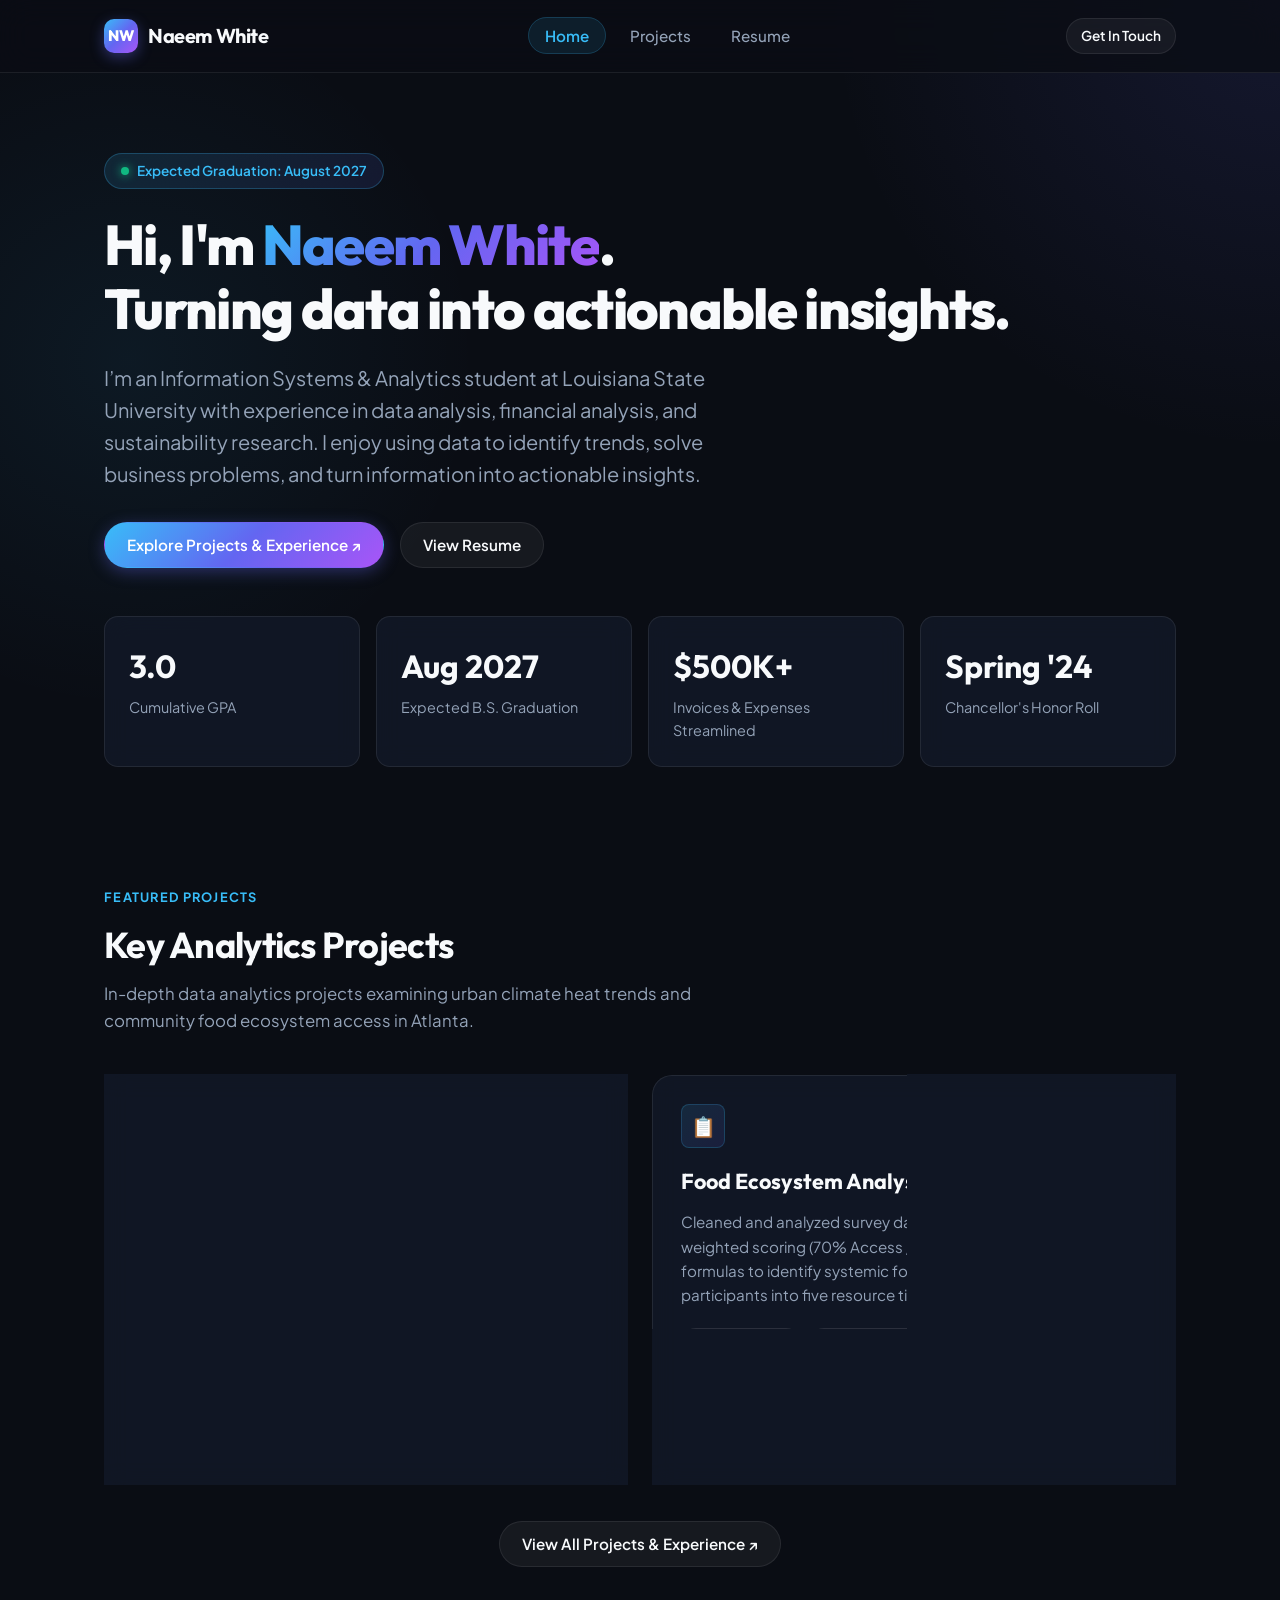
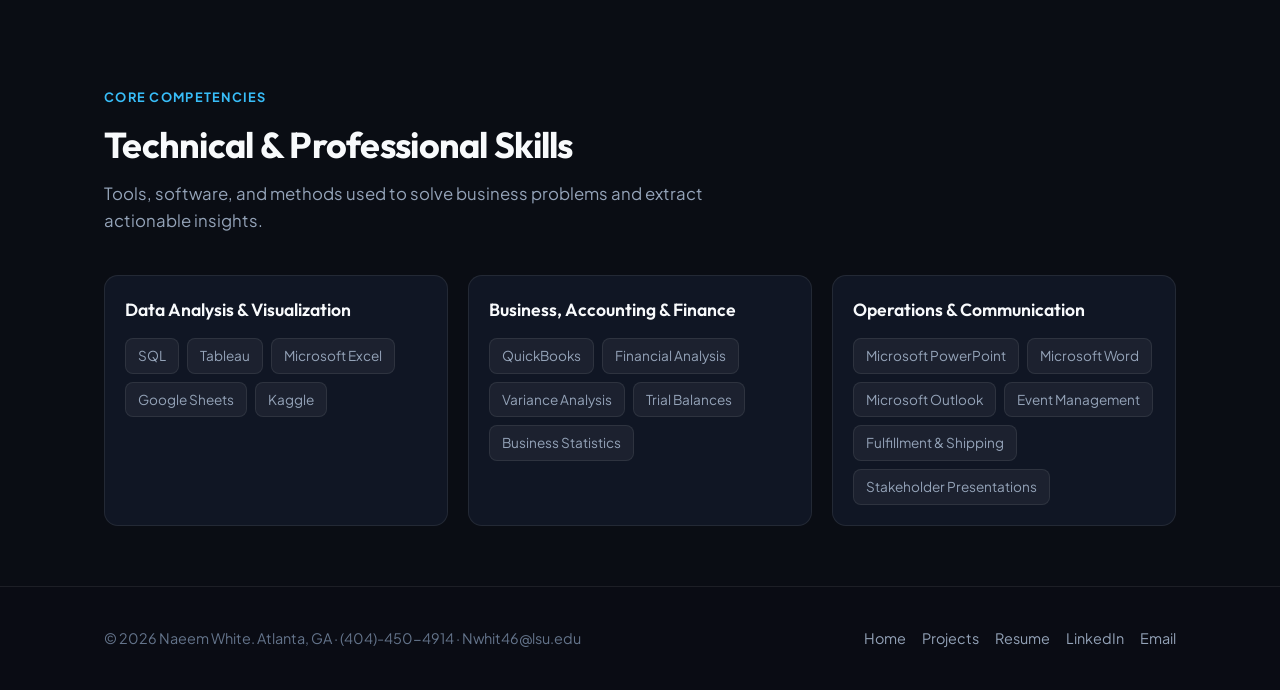
==== index.html @ 4f5c06cf "initial website setup" ====
<!DOCTYPE html>
<html lang="en">
<head>
  <meta charset="UTF-8">
  <meta name="viewport" content="width=device-width, initial-scale=1.0">
  <meta name="description" content="Naeem White - Information Systems & Analytics student at Louisiana State University with experience in finance, data analysis, and sustainability research.">
  <title>Naeem White | Information Systems & Analytics</title>
  <link rel="stylesheet" href="styles.css">
</head>
<body>

  <!-- Navigation Bar -->
  <header class="navbar" id="main-nav">
    <div class="container nav-content">
      <a href="index.html" class="brand-logo" id="brand-link">
        <span class="brand-badge">NW</span>
        <span>Naeem White</span>
      </a>

      <nav aria-label="Main Navigation">
        <ul class="nav-links">
          <li><a href="index.html" class="nav-link active" id="nav-home">Home</a></li>
          <li><a href="project.html" class="nav-link" id="nav-projects">Projects</a></li>
          <li><a href="resume.html" class="nav-link" id="nav-resume">Resume</a></li>
        </ul>
      </nav>

      <div class="nav-cta">
        <a href="mailto:Nwhit46@lsu.edu" class="btn btn-secondary btn-sm" id="nav-contact-btn">Get In Touch</a>
      </div>
    </div>
  </header>

  <!-- Main Content -->
  <main id="main-content">
    <!-- Hero Section -->
    <section class="hero" id="hero-section">
      <div class="container">
        <div class="hero-pill">
          <span class="status-dot"></span>
          <span>Expected Graduation: August 2027</span>
        </div>
        
        <h1 class="hero-title">
          Hi, I'm <span class="gradient-text">Naeem White</span>.<br>
          Turning data into actionable insights.
        </h1>

        <p class="hero-lead">
          I’m an Information Systems & Analytics student at Louisiana State University with experience in data analysis, financial analysis, and sustainability research. I enjoy using data to identify trends, solve business problems, and turn information into actionable insights.
        </p>

        <div class="hero-actions">
          <a href="project.html" class="btn btn-primary" id="hero-explore-projects">Explore Projects & Experience ↗</a>
          <a href="resume.html" class="btn btn-secondary" id="hero-view-resume">View Resume</a>
        </div>

        <!-- Real Academic & Experience Highlights -->
        <div class="stats-grid" id="stats-overview">
          <div class="stat-card">
            <div class="stat-number">3.0</div>
            <div class="stat-label">Cumulative GPA</div>
          </div>
          <div class="stat-card">
            <div class="stat-number">Aug 2027</div>
            <div class="stat-label">Expected B.S. Graduation</div>
          </div>
          <div class="stat-card">
            <div class="stat-number">$500K+</div>
            <div class="stat-label">Invoices & Expenses Streamlined</div>
          </div>
          <div class="stat-card">
            <div class="stat-number">Spring '24</div>
            <div class="stat-label">Chancellor's Honor Roll</div>
          </div>
        </div>
      </div>
    </section>

    <!-- Featured Projects Section -->
    <section class="section" id="featured-projects">
      <div class="container">
        <div class="section-header">
          <span class="section-tag">Featured Projects</span>
          <h2 class="section-title">Key Analytics Projects</h2>
          <p class="section-desc">In-depth data analytics projects examining urban climate heat trends and community food ecosystem access in Atlanta.</p>
        </div>

        <div class="card-grid">
          <!-- Featured Card 1: Atlanta Weather and Heat Trends -->
          <article class="card" id="featured-card-1">
            <div class="card-top">
              <span class="card-icon">🌡️</span>
              <span class="tag">NOAA Weather Analysis</span>
            </div>
            <h3 class="card-title">Atlanta Weather & Heat Trends</h3>
            <p class="card-desc">
              Analyzed historical NOAA weather data using Excel PivotTables and charts. Evaluated rising April temperatures and days exceeding 95°F during summer months, proposing mobile cooling centers for high-exposure communities.
            </p>
            <div class="tags">
              <span class="tag">Excel</span>
              <span class="tag">PivotTables</span>
              <span class="tag">NOAA Data</span>
              <span class="tag">Trend Analysis</span>
            </div>
            <div class="card-links">
              <a href="project.html#atlanta-heat" class="card-link" id="link-project-1">View Project & Charts ↗</a>
            </div>
          </article>

          <!-- Featured Card 2: Food Ecosystem Survey -->
          <article class="card" id="featured-card-2">
            <div class="card-top">
              <span class="card-icon">📋</span>
              <span class="tag">Survey Analytics</span>
            </div>
            <h3 class="card-title">Food Ecosystem Analysis Survey</h3>
            <p class="card-desc">
              Cleaned and analyzed survey data from 354 respondents using weighted scoring (70% Access / 30% Behavior) and Excel IF formulas to identify systemic food-access barriers and classify participants into five resource tiers.
            </p>
            <div class="tags">
              <span class="tag">Excel Formulas</span>
              <span class="tag">Survey Data (n=354)</span>
              <span class="tag">Weighted Scoring</span>
              <span class="tag">Data Cleaning</span>
            </div>
            <div class="card-links">
              <a href="project.html#food-ecosystem" class="card-link" id="link-project-2">View Case Study & Chart ↗</a>
            </div>
          </article>
        </div>

        <div style="text-align: center; margin-top: 36px;">
          <a href="project.html" class="btn btn-secondary" id="see-all-projects-btn">View All Projects & Experience ↗</a>
        </div>
      </div>
    </section>

    <!-- Skills Section -->
    <section class="section" id="skills-overview">
      <div class="container">
        <div class="section-header">
          <span class="section-tag">Core Competencies</span>
          <h2 class="section-title">Technical & Professional Skills</h2>
          <p class="section-desc">Tools, software, and methods used to solve business problems and extract actionable insights.</p>
        </div>

        <div class="skills-grid">
          <div class="skill-category">
            <h3 class="skill-category-title">Data Analysis & Visualization</h3>
            <div class="skill-pill-list">
              <span class="skill-pill">SQL</span>
              <span class="skill-pill">Tableau</span>
              <span class="skill-pill">Microsoft Excel</span>
              <span class="skill-pill">Google Sheets</span>
              <span class="skill-pill">Kaggle</span>
            </div>
          </div>

          <div class="skill-category">
            <h3 class="skill-category-title">Business, Accounting & Finance</h3>
            <div class="skill-pill-list">
              <span class="skill-pill">QuickBooks</span>
              <span class="skill-pill">Financial Analysis</span>
              <span class="skill-pill">Variance Analysis</span>
              <span class="skill-pill">Trial Balances</span>
              <span class="skill-pill">Business Statistics</span>
            </div>
          </div>

          <div class="skill-category">
            <h3 class="skill-category-title">Operations & Communication</h3>
            <div class="skill-pill-list">
              <span class="skill-pill">Microsoft PowerPoint</span>
              <span class="skill-pill">Microsoft Word</span>
              <span class="skill-pill">Microsoft Outlook</span>
              <span class="skill-pill">Event Management</span>
              <span class="skill-pill">Fulfillment & Shipping</span>
              <span class="skill-pill">Stakeholder Presentations</span>
            </div>
          </div>
        </div>
      </div>
    </section>
  </main>

  <!-- Footer -->
  <footer class="footer" id="site-footer">
    <div class="container footer-content">
      <p class="footer-text">© 2026 Naeem White. Atlanta, GA · (404)-450-4914 · Nwhit46@lsu.edu</p>
      <div class="footer-links">
        <a href="index.html" class="footer-link">Home</a>
        <a href="project.html" class="footer-link">Projects</a>
        <a href="resume.html" class="footer-link">Resume</a>
        <a href="https://www.linkedin.com/in/naeem-white" target="_blank" rel="noopener noreferrer" class="footer-link">LinkedIn</a>
        <a href="mailto:Nwhit46@lsu.edu" class="footer-link">Email</a>
      </div>
    </div>
  </footer>

</body>
</html>
---- styles.css ----
@import url('https://fonts.googleapis.com/css2?family=Outfit:wght@400;500;600;700;800&family=Plus+Jakarta+Sans:wght@300;400;500;600;700&family=JetBrains+Mono:wght@400;500&display=swap');

:root {
  /* Color Palette */
  --bg-primary: #0a0d14;
  --bg-secondary: #111622;
  --bg-tertiary: #171f30;
  --bg-card: rgba(19, 26, 42, 0.75);
  --bg-card-hover: rgba(26, 36, 58, 0.85);

  --text-primary: #f8fafc;
  --text-secondary: #94a3b8;
  --text-muted: #64748b;

  --accent-cyan: #38bdf8;
  --accent-indigo: #6366f1;
  --accent-purple: #a855f7;
  --accent-emerald: #10b981;
  --accent-amber: #f59e0b;

  --gradient-primary: linear-gradient(135deg, #38bdf8 0%, #6366f1 50%, #a855f7 100%);
  --gradient-subtle: linear-gradient(135deg, rgba(56, 189, 248, 0.12) 0%, rgba(99, 102, 241, 0.12) 100%);
  --gradient-glow: radial-gradient(circle at 50% 0%, rgba(99, 102, 241, 0.22) 0%, transparent 70%);

  --border-subtle: rgba(255, 255, 255, 0.08);
  --border-hover: rgba(56, 189, 248, 0.35);

  --font-sans: 'Plus Jakarta Sans', -apple-system, BlinkMacSystemFont, 'Segoe UI', Roboto, sans-serif;
  --font-heading: 'Outfit', sans-serif;
  --font-mono: 'JetBrains Mono', monospace;

  --radius-sm: 8px;
  --radius-md: 14px;
  --radius-lg: 20px;
  --radius-full: 9999px;

  --shadow-sm: 0 4px 12px rgba(0, 0, 0, 0.25);
  --shadow-glow: 0 10px 30px -10px rgba(99, 102, 241, 0.3);
  --transition: all 0.25s cubic-bezier(0.4, 0, 0.2, 1);
}

/* Global Reset & Base Styles */
* {
  margin: 0;
  padding: 0;
  box-sizing: border-box;
}

html {
  scroll-behavior: smooth;
}

body {
  font-family: var(--font-sans);
  background-color: var(--bg-primary);
  color: var(--text-primary);
  line-height: 1.6;
  min-height: 100vh;
  display: flex;
  flex-direction: column;
  background-image: 
    radial-gradient(circle at top right, rgba(99, 102, 241, 0.12), transparent 450px),
    radial-gradient(circle at 10% 40%, rgba(56, 189, 248, 0.07), transparent 350px);
  background-attachment: fixed;
  overflow-x: hidden;
}

/* Container */
.container {
  width: 100%;
  max-width: 1120px;
  margin: 0 auto;
  padding: 0 24px;
}

/* Navigation */
.navbar {
  position: sticky;
  top: 0;
  z-index: 100;
  backdrop-filter: blur(16px);
  -webkit-backdrop-filter: blur(16px);
  background: rgba(10, 13, 20, 0.8);
  border-bottom: 1px solid var(--border-subtle);
  transition: var(--transition);
}

.nav-content {
  display: flex;
  align-items: center;
  justify-content: space-between;
  height: 72px;
}

.brand-logo {
  display: flex;
  align-items: center;
  gap: 10px;
  text-decoration: none;
  font-family: var(--font-heading);
  font-weight: 700;
  font-size: 1.25rem;
  color: var(--text-primary);
  letter-spacing: -0.02em;
}

.brand-badge {
  display: inline-flex;
  align-items: center;
  justify-content: center;
  width: 34px;
  height: 34px;
  border-radius: 10px;
  background: var(--gradient-primary);
  color: #fff;
  font-weight: 800;
  font-size: 0.95rem;
  box-shadow: 0 4px 14px rgba(99, 102, 241, 0.4);
}

.nav-links {
  display: flex;
  list-style: none;
  gap: 8px;
}

.nav-link {
  text-decoration: none;
  color: var(--text-secondary);
  font-weight: 500;
  font-size: 0.95rem;
  padding: 8px 16px;
  border-radius: var(--radius-full);
  transition: var(--transition);
  position: relative;
}

.nav-link:hover {
  color: var(--text-primary);
  background-color: rgba(255, 255, 255, 0.05);
}

.nav-link.active {
  color: var(--accent-cyan);
  background: rgba(56, 189, 248, 0.1);
  border: 1px solid rgba(56, 189, 248, 0.2);
  font-weight: 600;
}

.nav-cta {
  display: inline-flex;
  align-items: center;
  gap: 8px;
}

/* Buttons */
.btn {
  display: inline-flex;
  align-items: center;
  justify-content: center;
  gap: 8px;
  padding: 10px 22px;
  font-size: 0.95rem;
  font-weight: 600;
  font-family: var(--font-sans);
  border-radius: var(--radius-full);
  text-decoration: none;
  cursor: pointer;
  transition: var(--transition);
  border: 1px solid transparent;
}

.btn-primary {
  background: var(--gradient-primary);
  color: #ffffff;
  box-shadow: 0 4px 16px rgba(99, 102, 241, 0.35);
}

.btn-primary:hover {
  transform: translateY(-2px);
  box-shadow: 0 8px 24px rgba(99, 102, 241, 0.5);
}

.btn-secondary {
  background: rgba(255, 255, 255, 0.05);
  color: var(--text-primary);
  border: 1px solid var(--border-subtle);
}

.btn-secondary:hover {
  background: rgba(255, 255, 255, 0.1);
  border-color: var(--border-hover);
  transform: translateY(-2px);
}

.btn-sm {
  padding: 6px 14px;
  font-size: 0.85rem;
}

/* Hero Section */
.hero {
  padding: 80px 0 60px;
  position: relative;
}

.hero-pill {
  display: inline-flex;
  align-items: center;
  gap: 8px;
  padding: 6px 16px;
  background: var(--gradient-subtle);
  border: 1px solid rgba(56, 189, 248, 0.25);
  border-radius: var(--radius-full);
  font-size: 0.85rem;
  color: var(--accent-cyan);
  font-weight: 600;
  margin-bottom: 24px;
}

.status-dot {
  width: 8px;
  height: 8px;
  background-color: var(--accent-emerald);
  border-radius: 50%;
  box-shadow: 0 0 10px var(--accent-emerald);
  animation: pulse 2s infinite;
}

@keyframes pulse {
  0% { transform: scale(0.95); box-shadow: 0 0 0 0 rgba(16, 185, 129, 0.7); }
  70% { transform: scale(1); box-shadow: 0 0 0 8px rgba(16, 185, 129, 0); }
  100% { transform: scale(0.95); box-shadow: 0 0 0 0 rgba(16, 185, 129, 0); }
}

.hero-title {
  font-family: var(--font-heading);
  font-size: 3.5rem;
  font-weight: 800;
  line-height: 1.15;
  letter-spacing: -0.03em;
  margin-bottom: 20px;
}

.gradient-text {
  background: var(--gradient-primary);
  -webkit-background-clip: text;
  -webkit-text-fill-color: transparent;
}

.hero-lead {
  font-size: 1.25rem;
  color: var(--text-secondary);
  max-width: 680px;
  margin-bottom: 32px;
  font-weight: 400;
}

.hero-actions {
  display: flex;
  flex-wrap: wrap;
  gap: 16px;
  align-items: center;
}

/* Stat Cards / Quick Metrics */
.stats-grid {
  display: grid;
  grid-template-columns: repeat(auto-fit, minmax(200px, 1fr));
  gap: 16px;
  margin-top: 48px;
}

.stat-card {
  background: var(--bg-card);
  border: 1px solid var(--border-subtle);
  border-radius: var(--radius-md);
  padding: 24px;
  backdrop-filter: blur(12px);
  transition: var(--transition);
}

.stat-card:hover {
  border-color: var(--border-hover);
  transform: translateY(-3px);
  background: var(--bg-card-hover);
}

.stat-number {
  font-family: var(--font-heading);
  font-size: 2rem;
  font-weight: 700;
  color: var(--text-primary);
  margin-bottom: 4px;
}

.stat-label {
  font-size: 0.9rem;
  color: var(--text-secondary);
}

/* Section Header */
.section {
  padding: 60px 0;
}

.section-header {
  margin-bottom: 40px;
}

.section-tag {
  text-transform: uppercase;
  font-size: 0.8rem;
  font-weight: 700;
  letter-spacing: 0.1em;
  color: var(--accent-cyan);
  margin-bottom: 8px;
  display: block;
}

.section-title {
  font-family: var(--font-heading);
  font-size: 2.25rem;
  font-weight: 700;
  letter-spacing: -0.02em;
  color: var(--text-primary);
}

.section-desc {
  font-size: 1.05rem;
  color: var(--text-secondary);
  max-width: 600px;
  margin-top: 8px;
}

/* Card Components */
.card-grid {
  display: grid;
  grid-template-columns: repeat(auto-fit, minmax(320px, 1fr));
  gap: 24px;
}

.card {
  background: var(--bg-card);
  border: 1px solid var(--border-subtle);
  border-radius: var(--radius-lg);
  padding: 28px;
  backdrop-filter: blur(12px);
  transition: var(--transition);
  display: flex;
  flex-direction: column;
  position: relative;
  overflow: hidden;
}

.card:hover {
  border-color: var(--border-hover);
  transform: translateY(-4px);
  box-shadow: 0 16px 36px -12px rgba(0, 0, 0, 0.4);
  background: var(--bg-card-hover);
}

.card-top {
  display: flex;
  align-items: center;
  justify-content: space-between;
  margin-bottom: 16px;
}

.card-icon {
  width: 44px;
  height: 44px;
  border-radius: var(--radius-sm);
  background: var(--gradient-subtle);
  border: 1px solid rgba(56, 189, 248, 0.2);
  display: flex;
  align-items: center;
  justify-content: center;
  color: var(--accent-cyan);
  font-size: 1.25rem;
}

.card-title {
  font-family: var(--font-heading);
  font-size: 1.35rem;
  font-weight: 700;
  margin-bottom: 12px;
  color: var(--text-primary);
}

.card-desc {
  font-size: 0.95rem;
  color: var(--text-secondary);
  line-height: 1.6;
  margin-bottom: 20px;
  flex-grow: 1;
}

/* Tech Badges / Tags */
.tags {
  display: flex;
  flex-wrap: wrap;
  gap: 8px;
  margin-bottom: 20px;
}

.tag {
  font-family: var(--font-mono);
  font-size: 0.78rem;
  padding: 4px 10px;
  border-radius: var(--radius-full);
  background: rgba(255, 255, 255, 0.04);
  color: var(--accent-cyan);
  border: 1px solid var(--border-subtle);
}

.card-links {
  display: flex;
  align-items: center;
  gap: 12px;
  padding-top: 16px;
  border-top: 1px solid var(--border-subtle);
}

.card-link {
  color: var(--text-primary);
  text-decoration: none;
  font-size: 0.9rem;
  font-weight: 600;
  display: inline-flex;
  align-items: center;
  gap: 6px;
  transition: var(--transition);
}

.card-link:hover {
  color: var(--accent-cyan);
}

/* Resume Experience Timeline */
.timeline {
  position: relative;
  padding-left: 32px;
}

.timeline::before {
  content: '';
  position: absolute;
  left: 7px;
  top: 8px;
  bottom: 8px;
  width: 2px;
  background: linear-gradient(to bottom, var(--accent-cyan), var(--accent-indigo), transparent);
}

.timeline-item {
  position: relative;
  margin-bottom: 40px;
}

.timeline-item:last-child {
  margin-bottom: 0;
}

.timeline-marker {
  position: absolute;
  left: -32px;
  top: 6px;
  width: 16px;
  height: 16px;
  border-radius: 50%;
  background: var(--bg-primary);
  border: 3px solid var(--accent-cyan);
  box-shadow: 0 0 10px rgba(56, 189, 248, 0.6);
}

.timeline-content {
  background: var(--bg-card);
  border: 1px solid var(--border-subtle);
  border-radius: var(--radius-md);
  padding: 24px;
  transition: var(--transition);
}

.timeline-content:hover {
  border-color: var(--border-hover);
  background: var(--bg-card-hover);
}

.timeline-header {
  display: flex;
  flex-wrap: wrap;
  justify-content: space-between;
  align-items: baseline;
  gap: 8px;
  margin-bottom: 6px;
}

.timeline-role {
  font-family: var(--font-heading);
  font-size: 1.25rem;
  font-weight: 700;
  color: var(--text-primary);
}

.timeline-company {
  color: var(--accent-cyan);
  font-weight: 600;
}

.timeline-period {
  font-family: var(--font-mono);
  font-size: 0.85rem;
  color: var(--text-muted);
}

.timeline-list {
  list-style: none;
  margin-top: 14px;
}

.timeline-list li {
  position: relative;
  padding-left: 20px;
  margin-bottom: 8px;
  font-size: 0.95rem;
  color: var(--text-secondary);
}

.timeline-list li::before {
  content: '▹';
  position: absolute;
  left: 0;
  color: var(--accent-cyan);
}

/* Skills Grid */
.skills-grid {
  display: grid;
  grid-template-columns: repeat(auto-fit, minmax(240px, 1fr));
  gap: 20px;
}

.skill-category {
  background: var(--bg-card);
  border: 1px solid var(--border-subtle);
  border-radius: var(--radius-md);
  padding: 20px;
}

.skill-category-title {
  font-family: var(--font-heading);
  font-size: 1.1rem;
  font-weight: 600;
  margin-bottom: 14px;
  color: var(--text-primary);
  display: flex;
  align-items: center;
  gap: 8px;
}

.skill-pill-list {
  display: flex;
  flex-wrap: wrap;
  gap: 8px;
}

.skill-pill {
  font-size: 0.85rem;
  padding: 6px 12px;
  border-radius: var(--radius-sm);
  background: rgba(255, 255, 255, 0.05);
  color: var(--text-secondary);
  border: 1px solid var(--border-subtle);
  transition: var(--transition);
}

.skill-pill:hover {
  color: var(--accent-cyan);
  border-color: var(--border-hover);
  background: rgba(56, 189, 248, 0.08);
}

/* Footer */
.footer {
  margin-top: auto;
  border-top: 1px solid var(--border-subtle);
  background: rgba(10, 13, 20, 0.9);
  padding: 40px 0;
}

.footer-content {
  display: flex;
  flex-wrap: wrap;
  justify-content: space-between;
  align-items: center;
  gap: 20px;
}

.footer-text {
  color: var(--text-muted);
  font-size: 0.9rem;
}

.footer-links {
  display: flex;
  gap: 16px;
}

.footer-link {
  color: var(--text-secondary);
  text-decoration: none;
  font-size: 0.9rem;
  transition: var(--transition);
}

.footer-link:hover {
  color: var(--accent-cyan);
}

/* Project Media & Gallery */
.project-media-grid {
  display: grid;
  grid-template-columns: repeat(auto-fit, minmax(260px, 1fr));
  gap: 16px;
  margin: 20px 0;
}

.project-chart-card {
  background: rgba(255, 255, 255, 0.03);
  border: 1px solid var(--border-subtle);
  border-radius: var(--radius-md);
  padding: 12px;
  transition: var(--transition);
  text-align: center;
}

.project-chart-card:hover {
  border-color: var(--border-hover);
  transform: translateY(-2px);
}

.project-chart-img {
  width: 100%;
  height: auto;
  border-radius: var(--radius-sm);
  display: block;
  background: #ffffff;
  padding: 4px;
}

.project-chart-caption {
  font-size: 0.82rem;
  color: var(--text-secondary);
  margin-top: 8px;
  font-weight: 500;
}

.callout-box {
  background: rgba(56, 189, 248, 0.07);
  border-left: 3px solid var(--accent-cyan);
  border-radius: var(--radius-sm);
  padding: 14px 18px;
  margin: 14px 0;
}

.callout-title {
  font-weight: 700;
  color: var(--accent-cyan);
  font-size: 0.82rem;
  text-transform: uppercase;
  letter-spacing: 0.05em;
  margin-bottom: 4px;
}

.callout-text {
  font-size: 0.95rem;
  color: var(--text-secondary);
  line-height: 1.55;
  margin: 0;
}

/* Responsive */
@media (max-width: 768px) {
  .hero-title {
    font-size: 2.5rem;
  }
  
  .nav-content {
    flex-direction: column;
    height: auto;
    padding: 16px 0;
    gap: 12px;
  }

  .nav-links {
    flex-wrap: wrap;
    justify-content: center;
  }

  .card-grid {
    grid-template-columns: 1fr;
  }
}

/* Print Styles for Resume */
@media print {
  body {
    background: #ffffff !important;
    color: #111827 !important;
  }
  .navbar, .footer, .btn, .no-print {
    display: none !important;
  }
  .container {
    max-width: 100% !important;
    padding: 0 !important;
  }
  .timeline-content, .stat-card, .skill-category {
    background: transparent !important;
    border: 1px solid #e5e7eb !important;
    box-shadow: none !important;
    color: #111827 !important;
  }
  .timeline-role, .brand-logo, .section-title, .stat-number {
    color: #111827 !important;
  }
  .timeline-company, .gradient-text {
    color: #2563eb !important;
    -webkit-text-fill-color: initial !important;
  }
  .timeline-list li, .timeline-period, .text-secondary {
    color: #4b5563 !important;
  }
}
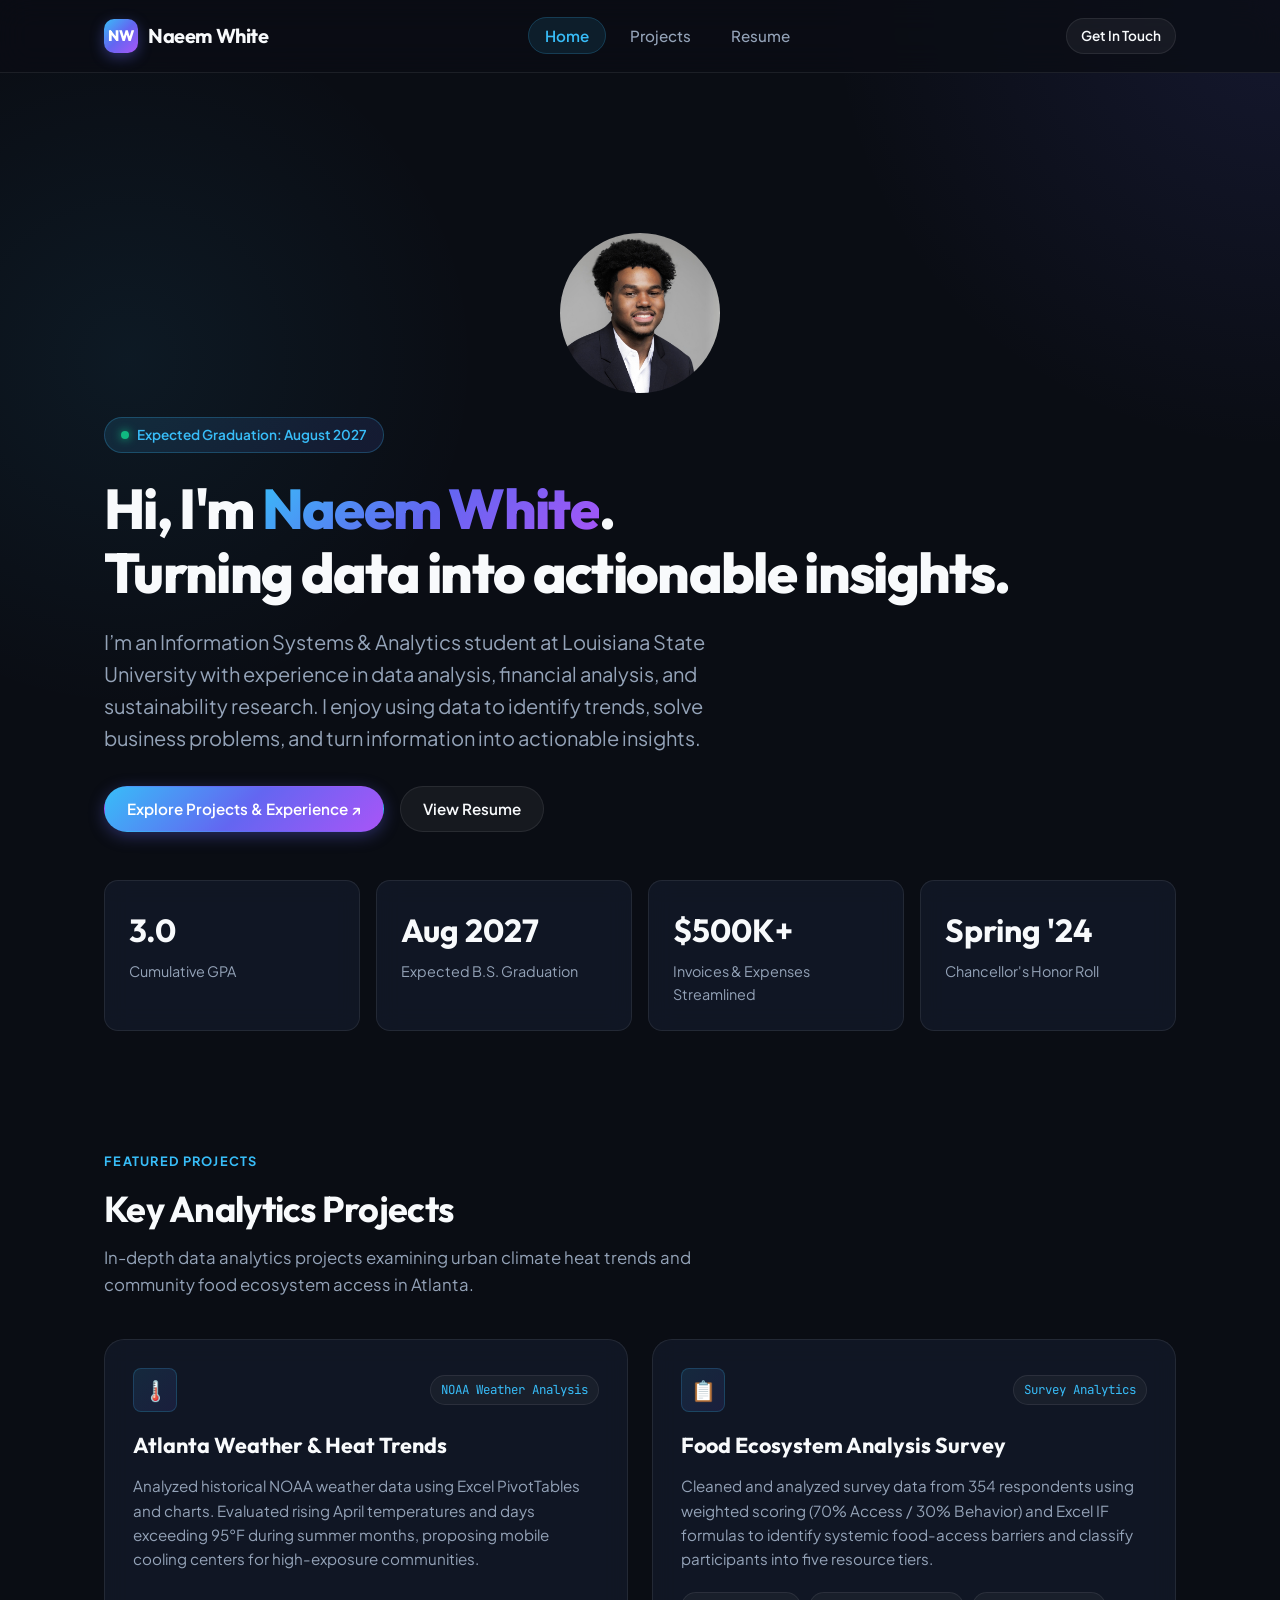
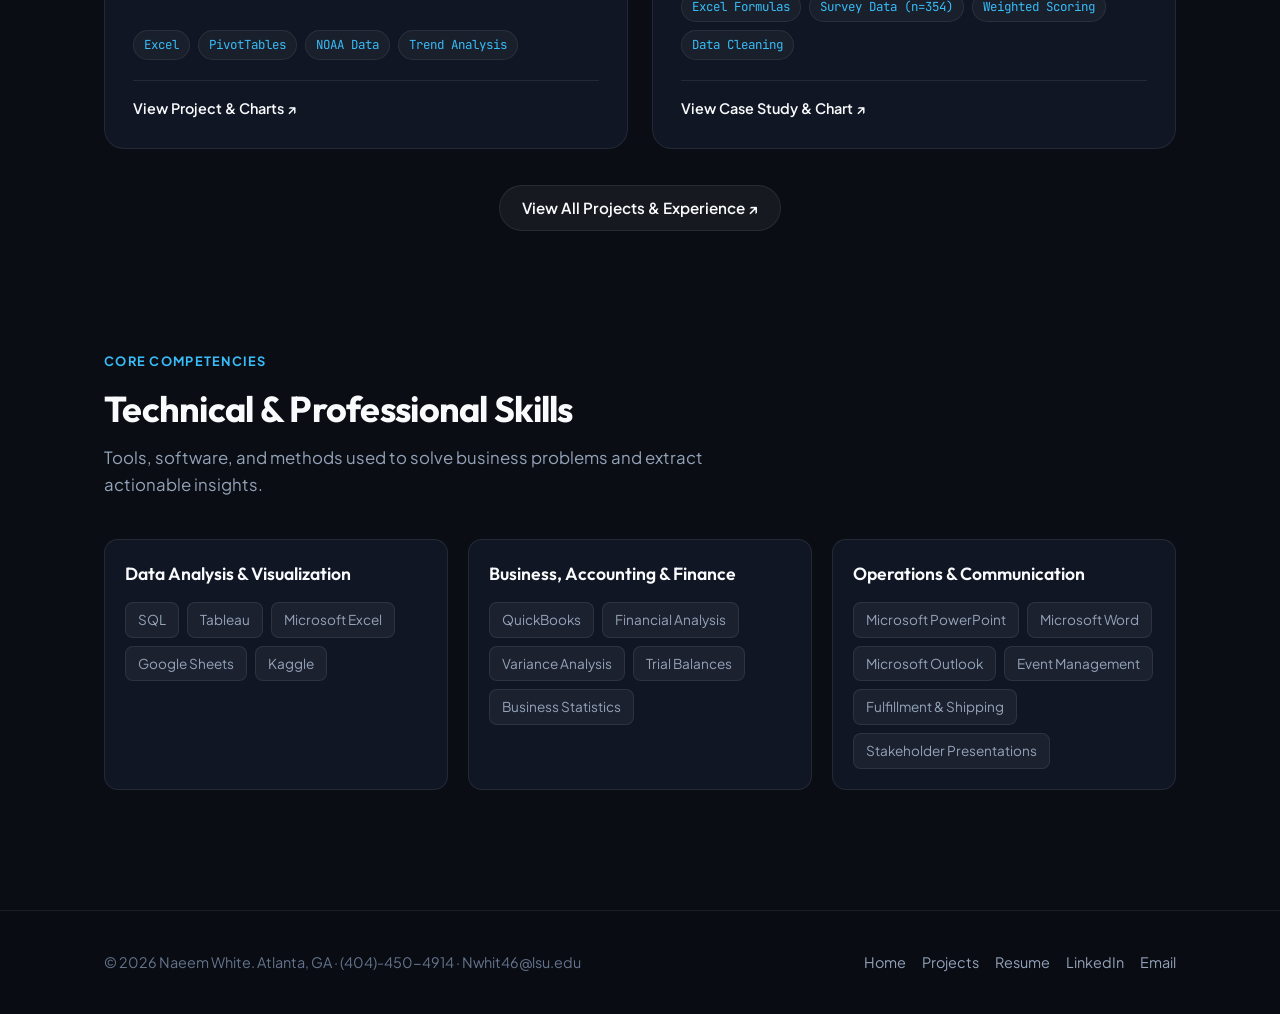
==== commit 65bb536c: "add profile photo to homepage" ====
--- a/index.html
+++ b/index.html
@@ -1,12 +1,15 @@
 <!DOCTYPE html>
 <html lang="en">
+
 <head>
   <meta charset="UTF-8">
   <meta name="viewport" content="width=device-width, initial-scale=1.0">
-  <meta name="description" content="Naeem White - Information Systems & Analytics student at Louisiana State University with experience in finance, data analysis, and sustainability research.">
+  <meta name="description"
+    content="Naeem White - Information Systems & Analytics student at Louisiana State University with experience in finance, data analysis, and sustainability research.">
   <title>Naeem White | Information Systems & Analytics</title>
   <link rel="stylesheet" href="styles.css">
 </head>
+
 <body>
 
   <!-- Navigation Bar -->
@@ -35,153 +38,173 @@
   <main id="main-content">
     <!-- Hero Section -->
     <section class="hero" id="hero-section">
-      <div class="container">
-        <div class="hero-pill">
-          <span class="status-dot"></span>
-          <span>Expected Graduation: August 2027</span>
+      <section class="hero" id="hero-section">
+        <div class="container">
+
+          <div class="hero-profile-photo">
+            <img src="images/profile-photo.jpeg" alt="Professional headshot of Naeem White"
+              style="width:160px; height:160px; max-width:160px; object-fit:cover; object-position:center top; border-radius:50%;">
+          </div>
+
+          <div class="hero-pill">
+            <span class="status-dot"></span>
+            <span>Expected Graduation: August 2027</span>
+          </div>
+
+          <h1 class="hero-title">
+            Hi, I'm <span class="gradient-text">Naeem White</span>.<br>
+            Turning data into actionable insights.
+          </h1>
+
+          <p class="hero-lead">
+            I’m an Information Systems & Analytics student at Louisiana State University with experience in data
+            analysis,
+            financial analysis, and sustainability research. I enjoy using data to identify trends, solve business
+            problems,
+            and turn information into actionable insights.
+          </p>
+
+          <div class="hero-actions">
+            <a href="project.html" class="btn btn-primary" id="hero-explore-projects">Explore Projects & Experience
+              ↗</a>
+            <a href="resume.html" class="btn btn-secondary" id="hero-view-resume">View Resume</a>
+          </div>
+
+          <!-- Real Academic & Experience Highlights -->
+          <div class="stats-grid" id="stats-overview">
+            <div class="stat-card">
+              <div class="stat-number">3.0</div>
+              <div class="stat-label">Cumulative GPA</div>
+            </div>
+            <div class="stat-card">
+              <div class="stat-number">Aug 2027</div>
+              <div class="stat-label">Expected B.S. Graduation</div>
+            </div>
+            <div class="stat-card">
+              <div class="stat-number">$500K+</div>
+              <div class="stat-label">Invoices & Expenses Streamlined</div>
+            </div>
+            <div class="stat-card">
+              <div class="stat-number">Spring '24</div>
+              <div class="stat-label">Chancellor's Honor Roll</div>
+            </div>
+          </div>
         </div>
-        
-        <h1 class="hero-title">
-          Hi, I'm <span class="gradient-text">Naeem White</span>.<br>
-          Turning data into actionable insights.
-        </h1>
-
-        <p class="hero-lead">
-          I’m an Information Systems & Analytics student at Louisiana State University with experience in data analysis, financial analysis, and sustainability research. I enjoy using data to identify trends, solve business problems, and turn information into actionable insights.
-        </p>
-
-        <div class="hero-actions">
-          <a href="project.html" class="btn btn-primary" id="hero-explore-projects">Explore Projects & Experience ↗</a>
-          <a href="resume.html" class="btn btn-secondary" id="hero-view-resume">View Resume</a>
+      </section>
+
+      <!-- Featured Projects Section -->
+      <section class="section" id="featured-projects">
+        <div class="container">
+          <div class="section-header">
+            <span class="section-tag">Featured Projects</span>
+            <h2 class="section-title">Key Analytics Projects</h2>
+            <p class="section-desc">In-depth data analytics projects examining urban climate heat trends and community
+              food ecosystem access in Atlanta.</p>
+          </div>
+
+          <div class="card-grid">
+            <!-- Featured Card 1: Atlanta Weather and Heat Trends -->
+            <article class="card" id="featured-card-1">
+              <div class="card-top">
+                <span class="card-icon">🌡️</span>
+                <span class="tag">NOAA Weather Analysis</span>
+              </div>
+              <h3 class="card-title">Atlanta Weather & Heat Trends</h3>
+              <p class="card-desc">
+                Analyzed historical NOAA weather data using Excel PivotTables and charts. Evaluated rising April
+                temperatures and days exceeding 95°F during summer months, proposing mobile cooling centers for
+                high-exposure communities.
+              </p>
+              <div class="tags">
+                <span class="tag">Excel</span>
+                <span class="tag">PivotTables</span>
+                <span class="tag">NOAA Data</span>
+                <span class="tag">Trend Analysis</span>
+              </div>
+              <div class="card-links">
+                <a href="project.html#atlanta-heat" class="card-link" id="link-project-1">View Project & Charts ↗</a>
+              </div>
+            </article>
+
+            <!-- Featured Card 2: Food Ecosystem Survey -->
+            <article class="card" id="featured-card-2">
+              <div class="card-top">
+                <span class="card-icon">📋</span>
+                <span class="tag">Survey Analytics</span>
+              </div>
+              <h3 class="card-title">Food Ecosystem Analysis Survey</h3>
+              <p class="card-desc">
+                Cleaned and analyzed survey data from 354 respondents using weighted scoring (70% Access / 30% Behavior)
+                and Excel IF formulas to identify systemic food-access barriers and classify participants into five
+                resource tiers.
+              </p>
+              <div class="tags">
+                <span class="tag">Excel Formulas</span>
+                <span class="tag">Survey Data (n=354)</span>
+                <span class="tag">Weighted Scoring</span>
+                <span class="tag">Data Cleaning</span>
+              </div>
+              <div class="card-links">
+                <a href="project.html#food-ecosystem" class="card-link" id="link-project-2">View Case Study & Chart
+                  ↗</a>
+              </div>
+            </article>
+          </div>
+
+          <div style="text-align: center; margin-top: 36px;">
+            <a href="project.html" class="btn btn-secondary" id="see-all-projects-btn">View All Projects & Experience
+              ↗</a>
+          </div>
         </div>
-
-        <!-- Real Academic & Experience Highlights -->
-        <div class="stats-grid" id="stats-overview">
-          <div class="stat-card">
-            <div class="stat-number">3.0</div>
-            <div class="stat-label">Cumulative GPA</div>
-          </div>
-          <div class="stat-card">
-            <div class="stat-number">Aug 2027</div>
-            <div class="stat-label">Expected B.S. Graduation</div>
-          </div>
-          <div class="stat-card">
-            <div class="stat-number">$500K+</div>
-            <div class="stat-label">Invoices & Expenses Streamlined</div>
-          </div>
-          <div class="stat-card">
-            <div class="stat-number">Spring '24</div>
-            <div class="stat-label">Chancellor's Honor Roll</div>
+      </section>
+
+      <!-- Skills Section -->
+      <section class="section" id="skills-overview">
+        <div class="container">
+          <div class="section-header">
+            <span class="section-tag">Core Competencies</span>
+            <h2 class="section-title">Technical & Professional Skills</h2>
+            <p class="section-desc">Tools, software, and methods used to solve business problems and extract actionable
+              insights.</p>
+          </div>
+
+          <div class="skills-grid">
+            <div class="skill-category">
+              <h3 class="skill-category-title">Data Analysis & Visualization</h3>
+              <div class="skill-pill-list">
+                <span class="skill-pill">SQL</span>
+                <span class="skill-pill">Tableau</span>
+                <span class="skill-pill">Microsoft Excel</span>
+                <span class="skill-pill">Google Sheets</span>
+                <span class="skill-pill">Kaggle</span>
+              </div>
+            </div>
+
+            <div class="skill-category">
+              <h3 class="skill-category-title">Business, Accounting & Finance</h3>
+              <div class="skill-pill-list">
+                <span class="skill-pill">QuickBooks</span>
+                <span class="skill-pill">Financial Analysis</span>
+                <span class="skill-pill">Variance Analysis</span>
+                <span class="skill-pill">Trial Balances</span>
+                <span class="skill-pill">Business Statistics</span>
+              </div>
+            </div>
+
+            <div class="skill-category">
+              <h3 class="skill-category-title">Operations & Communication</h3>
+              <div class="skill-pill-list">
+                <span class="skill-pill">Microsoft PowerPoint</span>
+                <span class="skill-pill">Microsoft Word</span>
+                <span class="skill-pill">Microsoft Outlook</span>
+                <span class="skill-pill">Event Management</span>
+                <span class="skill-pill">Fulfillment & Shipping</span>
+                <span class="skill-pill">Stakeholder Presentations</span>
+              </div>
+            </div>
           </div>
         </div>
-      </div>
-    </section>
-
-    <!-- Featured Projects Section -->
-    <section class="section" id="featured-projects">
-      <div class="container">
-        <div class="section-header">
-          <span class="section-tag">Featured Projects</span>
-          <h2 class="section-title">Key Analytics Projects</h2>
-          <p class="section-desc">In-depth data analytics projects examining urban climate heat trends and community food ecosystem access in Atlanta.</p>
-        </div>
-
-        <div class="card-grid">
-          <!-- Featured Card 1: Atlanta Weather and Heat Trends -->
-          <article class="card" id="featured-card-1">
-            <div class="card-top">
-              <span class="card-icon">🌡️</span>
-              <span class="tag">NOAA Weather Analysis</span>
-            </div>
-            <h3 class="card-title">Atlanta Weather & Heat Trends</h3>
-            <p class="card-desc">
-              Analyzed historical NOAA weather data using Excel PivotTables and charts. Evaluated rising April temperatures and days exceeding 95°F during summer months, proposing mobile cooling centers for high-exposure communities.
-            </p>
-            <div class="tags">
-              <span class="tag">Excel</span>
-              <span class="tag">PivotTables</span>
-              <span class="tag">NOAA Data</span>
-              <span class="tag">Trend Analysis</span>
-            </div>
-            <div class="card-links">
-              <a href="project.html#atlanta-heat" class="card-link" id="link-project-1">View Project & Charts ↗</a>
-            </div>
-          </article>
-
-          <!-- Featured Card 2: Food Ecosystem Survey -->
-          <article class="card" id="featured-card-2">
-            <div class="card-top">
-              <span class="card-icon">📋</span>
-              <span class="tag">Survey Analytics</span>
-            </div>
-            <h3 class="card-title">Food Ecosystem Analysis Survey</h3>
-            <p class="card-desc">
-              Cleaned and analyzed survey data from 354 respondents using weighted scoring (70% Access / 30% Behavior) and Excel IF formulas to identify systemic food-access barriers and classify participants into five resource tiers.
-            </p>
-            <div class="tags">
-              <span class="tag">Excel Formulas</span>
-              <span class="tag">Survey Data (n=354)</span>
-              <span class="tag">Weighted Scoring</span>
-              <span class="tag">Data Cleaning</span>
-            </div>
-            <div class="card-links">
-              <a href="project.html#food-ecosystem" class="card-link" id="link-project-2">View Case Study & Chart ↗</a>
-            </div>
-          </article>
-        </div>
-
-        <div style="text-align: center; margin-top: 36px;">
-          <a href="project.html" class="btn btn-secondary" id="see-all-projects-btn">View All Projects & Experience ↗</a>
-        </div>
-      </div>
-    </section>
-
-    <!-- Skills Section -->
-    <section class="section" id="skills-overview">
-      <div class="container">
-        <div class="section-header">
-          <span class="section-tag">Core Competencies</span>
-          <h2 class="section-title">Technical & Professional Skills</h2>
-          <p class="section-desc">Tools, software, and methods used to solve business problems and extract actionable insights.</p>
-        </div>
-
-        <div class="skills-grid">
-          <div class="skill-category">
-            <h3 class="skill-category-title">Data Analysis & Visualization</h3>
-            <div class="skill-pill-list">
-              <span class="skill-pill">SQL</span>
-              <span class="skill-pill">Tableau</span>
-              <span class="skill-pill">Microsoft Excel</span>
-              <span class="skill-pill">Google Sheets</span>
-              <span class="skill-pill">Kaggle</span>
-            </div>
-          </div>
-
-          <div class="skill-category">
-            <h3 class="skill-category-title">Business, Accounting & Finance</h3>
-            <div class="skill-pill-list">
-              <span class="skill-pill">QuickBooks</span>
-              <span class="skill-pill">Financial Analysis</span>
-              <span class="skill-pill">Variance Analysis</span>
-              <span class="skill-pill">Trial Balances</span>
-              <span class="skill-pill">Business Statistics</span>
-            </div>
-          </div>
-
-          <div class="skill-category">
-            <h3 class="skill-category-title">Operations & Communication</h3>
-            <div class="skill-pill-list">
-              <span class="skill-pill">Microsoft PowerPoint</span>
-              <span class="skill-pill">Microsoft Word</span>
-              <span class="skill-pill">Microsoft Outlook</span>
-              <span class="skill-pill">Event Management</span>
-              <span class="skill-pill">Fulfillment & Shipping</span>
-              <span class="skill-pill">Stakeholder Presentations</span>
-            </div>
-          </div>
-        </div>
-      </div>
-    </section>
+      </section>
   </main>
 
   <!-- Footer -->
@@ -192,11 +215,13 @@
         <a href="index.html" class="footer-link">Home</a>
         <a href="project.html" class="footer-link">Projects</a>
         <a href="resume.html" class="footer-link">Resume</a>
-        <a href="https://www.linkedin.com/in/naeem-white" target="_blank" rel="noopener noreferrer" class="footer-link">LinkedIn</a>
+        <a href="https://www.linkedin.com/in/naeem-white" target="_blank" rel="noopener noreferrer"
+          class="footer-link">LinkedIn</a>
         <a href="mailto:Nwhit46@lsu.edu" class="footer-link">Email</a>
       </div>
     </div>
   </footer>
 
 </body>
-</html>
+
+</html>
--- a/styles.css
+++ b/styles.css
@@ -58,7 +58,7 @@
   min-height: 100vh;
   display: flex;
   flex-direction: column;
-  background-image: 
+  background-image:
     radial-gradient(circle at top right, rgba(99, 102, 241, 0.12), transparent 450px),
     radial-gradient(circle at 10% 40%, rgba(56, 189, 248, 0.07), transparent 350px);
   background-attachment: fixed;
@@ -228,9 +228,20 @@
 }
 
 @keyframes pulse {
-  0% { transform: scale(0.95); box-shadow: 0 0 0 0 rgba(16, 185, 129, 0.7); }
-  70% { transform: scale(1); box-shadow: 0 0 0 8px rgba(16, 185, 129, 0); }
-  100% { transform: scale(0.95); box-shadow: 0 0 0 0 rgba(16, 185, 129, 0); }
+  0% {
+    transform: scale(0.95);
+    box-shadow: 0 0 0 0 rgba(16, 185, 129, 0.7);
+  }
+
+  70% {
+    transform: scale(1);
+    box-shadow: 0 0 0 8px rgba(16, 185, 129, 0);
+  }
+
+  100% {
+    transform: scale(0.95);
+    box-shadow: 0 0 0 0 rgba(16, 185, 129, 0);
+  }
 }
 
 .hero-title {
@@ -633,11 +644,15 @@
   padding: 12px;
   transition: var(--transition);
   text-align: center;
+  cursor: pointer;
+  position: relative;
+  overflow: hidden;
 }
 
 .project-chart-card:hover {
   border-color: var(--border-hover);
-  transform: translateY(-2px);
+  transform: translateY(-3px);
+  box-shadow: 0 10px 28px rgba(0, 0, 0, 0.4), 0 0 20px rgba(56, 189, 248, 0.15);
 }
 
 .project-chart-img {
@@ -647,6 +662,36 @@
   display: block;
   background: #ffffff;
   padding: 4px;
+  transition: transform 0.3s cubic-bezier(0.4, 0, 0.2, 1);
+  cursor: zoom-in;
+}
+
+.project-chart-card:hover .project-chart-img {
+  transform: scale(1.02);
+}
+
+.project-chart-card::after {
+  content: '🔍 Click to expand';
+  position: absolute;
+  bottom: 38px;
+  right: 18px;
+  background: rgba(10, 13, 20, 0.85);
+  color: var(--accent-cyan);
+  font-size: 0.75rem;
+  font-weight: 600;
+  padding: 4px 10px;
+  border-radius: var(--radius-full);
+  border: 1px solid rgba(56, 189, 248, 0.3);
+  opacity: 0;
+  transform: translateY(6px);
+  transition: var(--transition);
+  pointer-events: none;
+  backdrop-filter: blur(8px);
+}
+
+.project-chart-card:hover::after {
+  opacity: 1;
+  transform: translateY(0);
 }
 
 .project-chart-caption {
@@ -654,6 +699,126 @@
   color: var(--text-secondary);
   margin-top: 8px;
   font-weight: 500;
+}
+
+/* Lightbox Modal Overlay */
+.lightbox-modal {
+  display: none;
+  position: fixed;
+  inset: 0;
+  z-index: 9999;
+  background: rgba(10, 13, 20, 0.92);
+  backdrop-filter: blur(14px);
+  -webkit-backdrop-filter: blur(14px);
+  align-items: center;
+  justify-content: center;
+  padding: 24px;
+  opacity: 0;
+  transition: opacity 0.25s cubic-bezier(0.4, 0, 0.2, 1);
+}
+
+.lightbox-modal.active {
+  display: flex;
+  opacity: 1;
+}
+
+.lightbox-content {
+  position: relative;
+  max-width: 92vw;
+  max-height: 90vh;
+  display: flex;
+  flex-direction: column;
+  align-items: center;
+  transform: scale(0.95);
+  transition: transform 0.25s cubic-bezier(0.16, 1, 0.3, 1);
+}
+
+.lightbox-modal.active .lightbox-content {
+  transform: scale(1);
+}
+
+.lightbox-image {
+  max-width: 90vw;
+  max-height: 78vh;
+  width: auto;
+  height: auto;
+  object-fit: contain;
+  border-radius: var(--radius-md);
+  box-shadow: 0 25px 60px -10px rgba(0, 0, 0, 0.8), 0 0 35px rgba(56, 189, 248, 0.2);
+  border: 1px solid rgba(255, 255, 255, 0.15);
+  background: #ffffff;
+  padding: 8px;
+}
+
+.lightbox-caption {
+  margin-top: 14px;
+  font-size: 0.95rem;
+  color: var(--text-primary);
+  text-align: center;
+  max-width: 820px;
+  background: rgba(19, 26, 42, 0.85);
+  border: 1px solid var(--border-subtle);
+  padding: 8px 20px;
+  border-radius: var(--radius-full);
+  backdrop-filter: blur(8px);
+}
+
+.lightbox-close {
+  position: absolute;
+  top: -18px;
+  right: -18px;
+  width: 40px;
+  height: 40px;
+  border-radius: 50%;
+  background: rgba(17, 22, 34, 0.95);
+  border: 1px solid var(--border-hover);
+  color: var(--text-primary);
+  font-size: 1.4rem;
+  line-height: 1;
+  display: flex;
+  align-items: center;
+  justify-content: center;
+  cursor: pointer;
+  transition: var(--transition);
+  box-shadow: 0 4px 14px rgba(0, 0, 0, 0.4);
+  z-index: 10;
+}
+
+.lightbox-close:hover,
+.lightbox-close:focus {
+  background: var(--accent-cyan);
+  color: #0a0d14;
+  transform: scale(1.1);
+  outline: none;
+}
+
+@media (max-width: 768px) {
+  .lightbox-modal {
+    padding: 14px;
+  }
+
+  .lightbox-image {
+    max-width: 95vw;
+    max-height: 70vh;
+    padding: 4px;
+  }
+
+  .lightbox-close {
+    top: -14px;
+    right: -10px;
+    width: 36px;
+    height: 36px;
+    font-size: 1.2rem;
+  }
+
+  .lightbox-caption {
+    font-size: 0.82rem;
+    padding: 6px 14px;
+  }
+
+  .project-chart-card::after {
+    display: none;
+  }
 }
 
 .callout-box {
@@ -685,7 +850,7 @@
   .hero-title {
     font-size: 2.5rem;
   }
-  
+
   .nav-content {
     flex-direction: column;
     height: auto;
@@ -703,33 +868,67 @@
   }
 }
 
+
+/* Professional Profile Photo */
+.hero-profile-photo {
+  display: flex;
+  justify-content: center;
+  margin-bottom: 24px;
+}
+
+.hero-profile-photo img {
+  width: 160px;
+  height: 160px;
+  max-width: 160px;
+  object-fit: cover;
+  object-position: center top;
+  border-radius: 50%;
+}
+
 /* Print Styles for Resume */
 @media print {
   body {
     background: #ffffff !important;
     color: #111827 !important;
   }
-  .navbar, .footer, .btn, .no-print {
+
+  .navbar,
+  .footer,
+  .btn,
+  .no-print {
     display: none !important;
   }
+
   .container {
     max-width: 100% !important;
     padding: 0 !important;
   }
-  .timeline-content, .stat-card, .skill-category {
+
+  .timeline-content,
+  .stat-card,
+  .skill-category {
     background: transparent !important;
     border: 1px solid #e5e7eb !important;
     box-shadow: none !important;
     color: #111827 !important;
   }
-  .timeline-role, .brand-logo, .section-title, .stat-number {
+
+  .timeline-role,
+  .brand-logo,
+  .section-title,
+  .stat-number {
     color: #111827 !important;
   }
-  .timeline-company, .gradient-text {
+
+  .timeline-company,
+  .gradient-text {
     color: #2563eb !important;
     -webkit-text-fill-color: initial !important;
   }
-  .timeline-list li, .timeline-period, .text-secondary {
+
+  .timeline-list li,
+  .timeline-period,
+  .text-secondary {
     color: #4b5563 !important;
   }
-}
+}
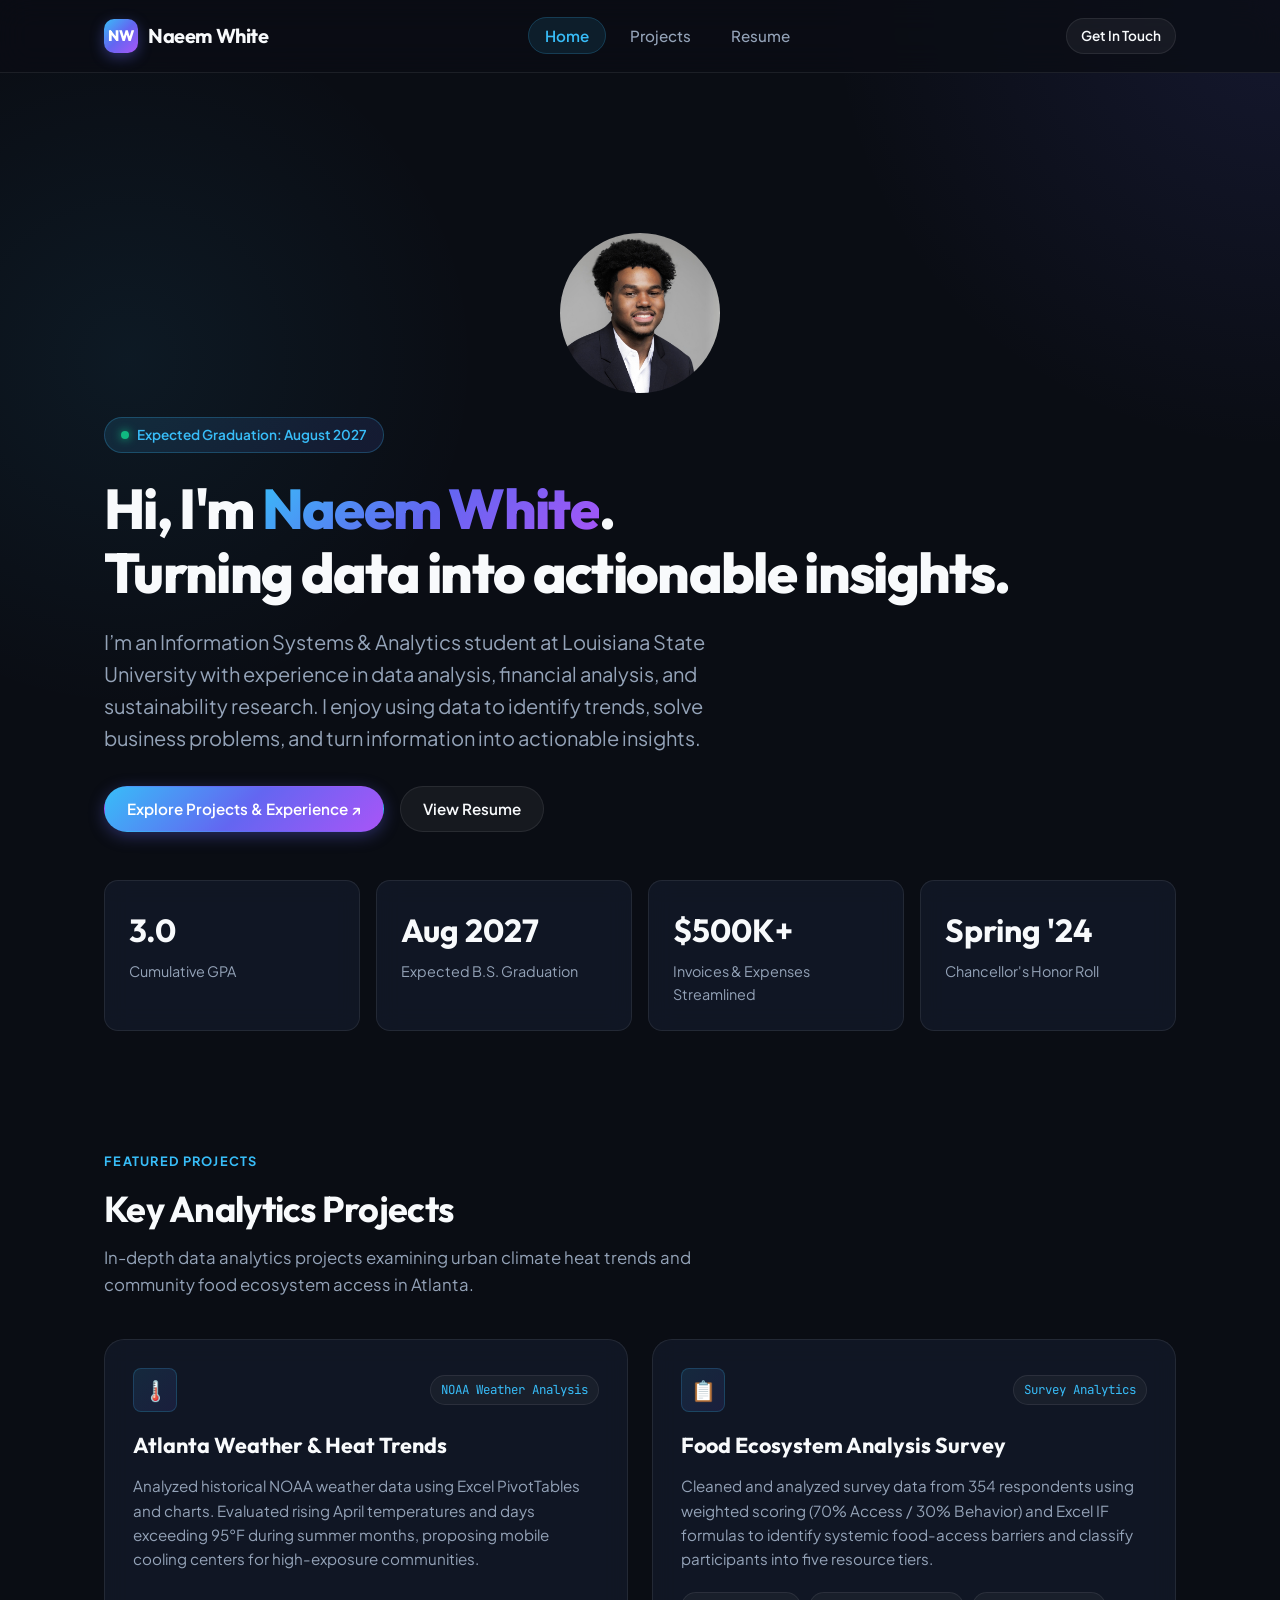
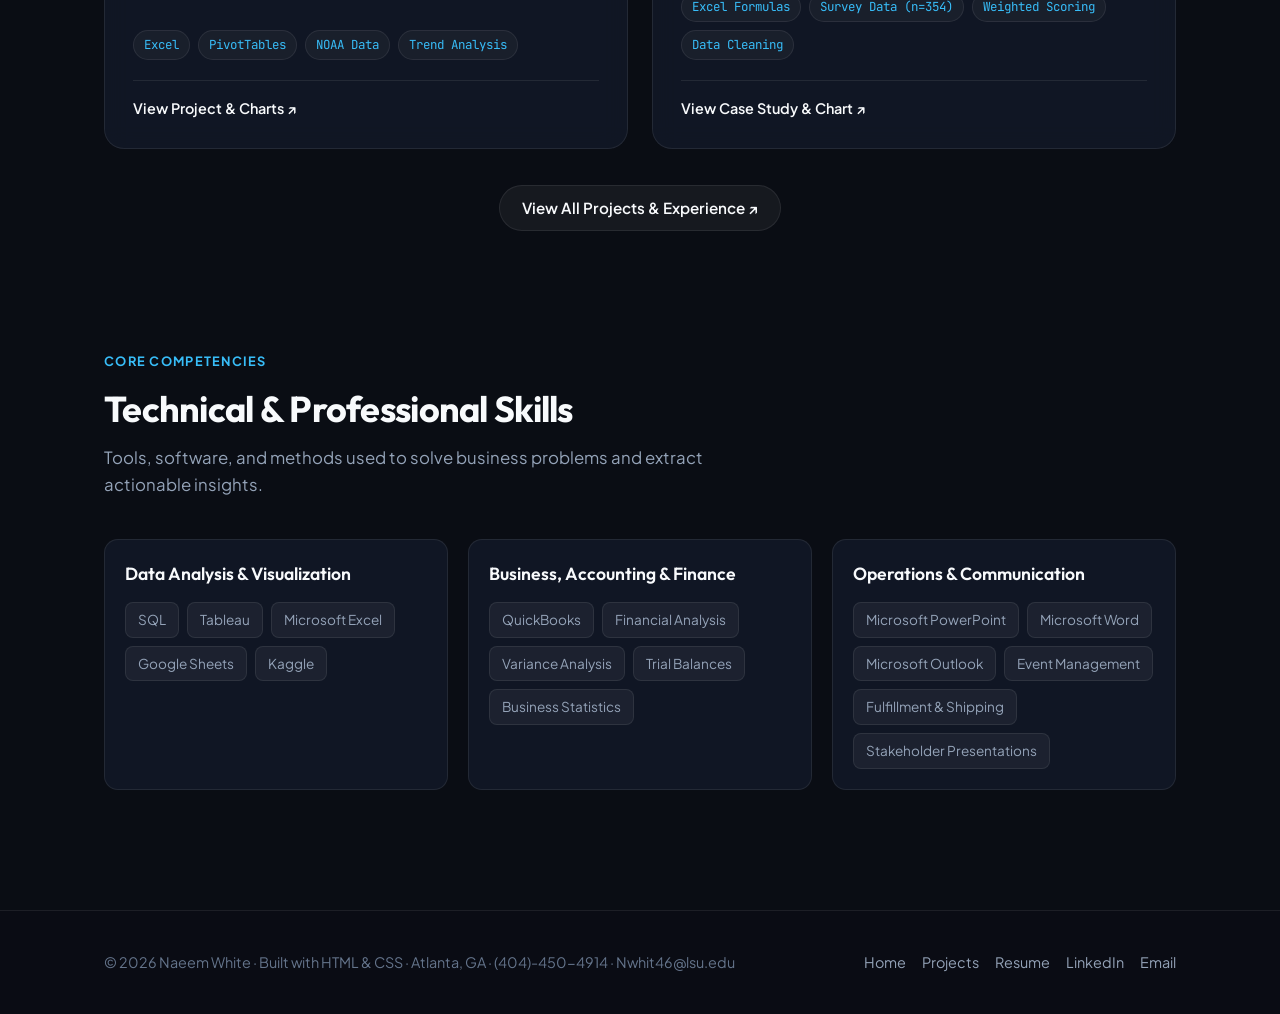
==== commit c48229e1: "update website footer" ====
--- a/index.html
+++ b/index.html
@@ -210,7 +210,8 @@
   <!-- Footer -->
   <footer class="footer" id="site-footer">
     <div class="container footer-content">
-      <p class="footer-text">© 2026 Naeem White. Atlanta, GA · (404)-450-4914 · Nwhit46@lsu.edu</p>
+      <p class="footer-text">© 2026 Naeem White · Built with HTML & CSS · Atlanta, GA · (404)-450-4914 · Nwhit46@lsu.edu
+      </p>
       <div class="footer-links">
         <a href="index.html" class="footer-link">Home</a>
         <a href="project.html" class="footer-link">Projects</a>
